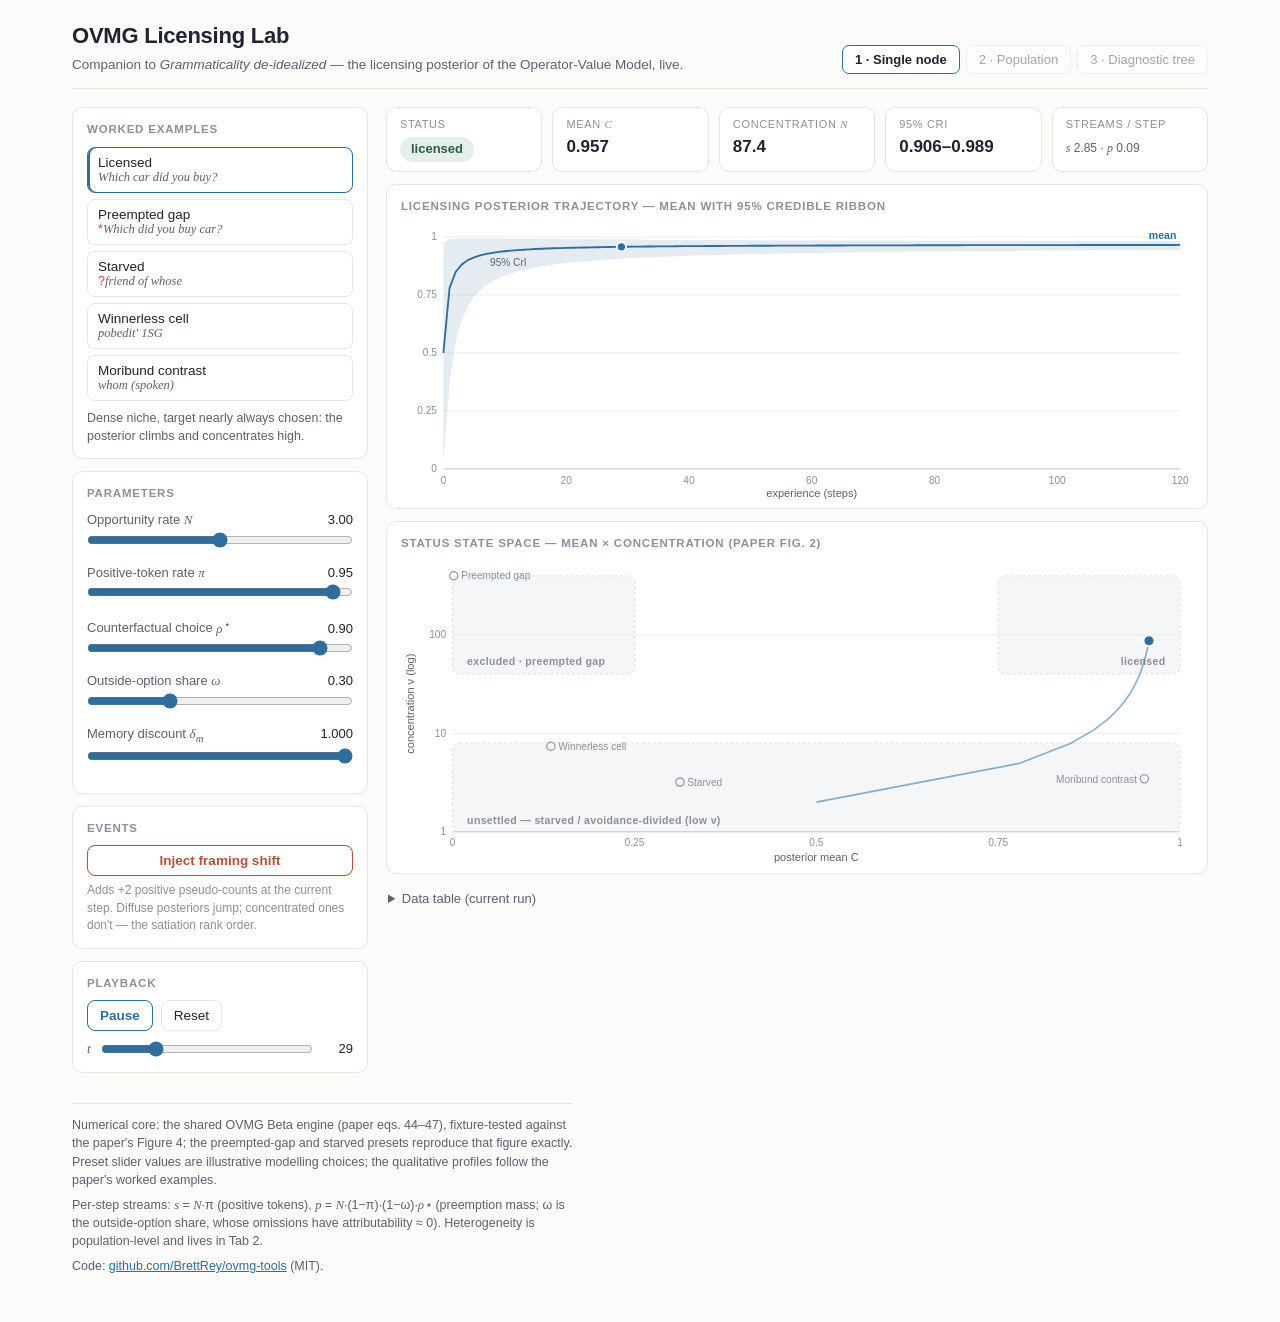
==== lab/index.html @ 60f77366 "Build licensing lab Tab 1: single-node posterior explorer Worked-example presets (licensed, preempte" ====
<!doctype html>
<html lang="en">
<head>
<meta charset="utf-8">
<meta name="viewport" content="width=device-width, initial-scale=1">
<meta name="description" content="Interactive companion to Reynolds, 'Grammaticality de-idealized': the OVMG licensing posterior, live.">
<title>OVMG Licensing Lab</title>
<style>
/* OVMG Licensing Lab — tokens + layout.
   Palettes validated (dataviz six checks): light #2E6E9E/#B4533A on #FBFBF9;
   dark #4A8BC4/#C96A4E on #16181D. */

:root {
  --surface: #FBFBF9;
  --panel: #FFFFFF;
  --panel-edge: #E7E7E1;
  --ink: #1F2430;
  --ink2: #5A6170;
  --ink3: #8B909C;
  --grid: #ECECE6;
  --axis: #C9C9C2;
  --data1: #2E6E9E;
  --data2: #B4533A;
  --ribbon: rgba(46, 110, 158, 0.13);
  --region: rgba(90, 97, 112, 0.06);
  --region-edge: rgba(90, 97, 112, 0.18);
  --chip-lic-bg: #E3EFE8; --chip-lic-fg: #2A5C44;
  --chip-exc-bg: #F4E3DE; --chip-exc-fg: #8A3B28;
  --chip-uns-bg: #F2ECDC; --chip-uns-fg: #77602A;
  --chip-int-bg: #E7E7F2; --chip-int-fg: #4A4E7C;
  --chip-set-bg: #ECECEA; --chip-set-fg: #5A6170;
  --focus: #2E6E9E;
}
@media (prefers-color-scheme: dark) {
  :root {
    --surface: #16181D;
    --panel: #1D2129;
    --panel-edge: #2A2F38;
    --ink: #E8E9EC;
    --ink2: #A7ADB8;
    --ink3: #7C828E;
    --grid: #242932;
    --axis: #3A404A;
    --data1: #4A8BC4;
    --data2: #C96A4E;
    --ribbon: rgba(74, 139, 196, 0.18);
    --region: rgba(167, 173, 184, 0.06);
    --region-edge: rgba(167, 173, 184, 0.2);
    --chip-lic-bg: #21362B; --chip-lic-fg: #9CCBB0;
    --chip-exc-bg: #3B2620; --chip-exc-fg: #E0A794;
    --chip-uns-bg: #383019; --chip-uns-fg: #D6C085;
    --chip-int-bg: #272A3F; --chip-int-fg: #AFB4E0;
    --chip-set-bg: #262A31; --chip-set-fg: #A7ADB8;
    --focus: #4A8BC4;
  }
}
:root[data-theme="dark"] {
  --surface: #16181D;
  --panel: #1D2129;
  --panel-edge: #2A2F38;
  --ink: #E8E9EC;
  --ink2: #A7ADB8;
  --ink3: #7C828E;
  --grid: #242932;
  --axis: #3A404A;
  --data1: #4A8BC4;
  --data2: #C96A4E;
  --ribbon: rgba(74, 139, 196, 0.18);
  --region: rgba(167, 173, 184, 0.06);
  --region-edge: rgba(167, 173, 184, 0.2);
  --chip-lic-bg: #21362B; --chip-lic-fg: #9CCBB0;
  --chip-exc-bg: #3B2620; --chip-exc-fg: #E0A794;
  --chip-uns-bg: #383019; --chip-uns-fg: #D6C085;
  --chip-int-bg: #272A3F; --chip-int-fg: #AFB4E0;
  --chip-set-bg: #262A31; --chip-set-fg: #A7ADB8;
  --focus: #4A8BC4;
}
:root[data-theme="light"] {
  --surface: #FBFBF9;
  --panel: #FFFFFF;
  --panel-edge: #E7E7E1;
  --ink: #1F2430;
  --ink2: #5A6170;
  --ink3: #8B909C;
  --grid: #ECECE6;
  --axis: #C9C9C2;
  --data1: #2E6E9E;
  --data2: #B4533A;
  --ribbon: rgba(46, 110, 158, 0.13);
  --region: rgba(90, 97, 112, 0.06);
  --region-edge: rgba(90, 97, 112, 0.18);
  --chip-lic-bg: #E3EFE8; --chip-lic-fg: #2A5C44;
  --chip-exc-bg: #F4E3DE; --chip-exc-fg: #8A3B28;
  --chip-uns-bg: #F2ECDC; --chip-uns-fg: #77602A;
  --chip-int-bg: #E7E7F2; --chip-int-fg: #4A4E7C;
  --chip-set-bg: #ECECEA; --chip-set-fg: #5A6170;
  --focus: #2E6E9E;
}

* { box-sizing: border-box; }
html, body { margin: 0; padding: 0; }
body {
  background: var(--surface);
  color: var(--ink);
  font: 15px/1.45 -apple-system, BlinkMacSystemFont, "Segoe UI", Roboto,
    "Helvetica Neue", Arial, sans-serif;
}
.var, em.mention {
  font-family: "STIX Two Text", "Charter", "Iowan Old Style", Georgia, serif;
  font-style: italic;
}
button:focus-visible, input:focus-visible, summary:focus-visible {
  outline: 2px solid var(--focus);
  outline-offset: 2px;
}

.wrap { max-width: 1180px; margin: 0 auto; padding: 20px 22px 40px; }

header.top {
  display: flex; flex-wrap: wrap; align-items: flex-end;
  justify-content: space-between; gap: 12px;
  padding-bottom: 14px; margin-bottom: 18px;
  border-bottom: 1px solid var(--panel-edge);
}
header.top h1 { margin: 0; font-size: 22px; font-weight: 650; letter-spacing: -0.01em; }
header.top .sub { margin: 3px 0 0; color: var(--ink2); font-size: 13.5px; }

.tabs { display: flex; gap: 6px; }
.tab {
  border: 1px solid var(--panel-edge); background: var(--panel); color: var(--ink2);
  padding: 6px 12px; border-radius: 7px; font-size: 13px; cursor: default;
}
.tab.active { color: var(--ink); border-color: var(--data1); font-weight: 600; }
.tab:disabled { opacity: 0.55; }

main { display: grid; grid-template-columns: 296px minmax(0, 1fr); gap: 18px; }
@media (max-width: 900px) { main { grid-template-columns: 1fr; } }

.rail section {
  background: var(--panel); border: 1px solid var(--panel-edge);
  border-radius: 10px; padding: 13px 14px; margin-bottom: 12px;
}
.rail h2, .stage h2 {
  margin: 0 0 9px; font-size: 11.5px; font-weight: 650;
  text-transform: uppercase; letter-spacing: 0.07em; color: var(--ink3);
}

.preset {
  display: block; width: 100%; text-align: left; margin-bottom: 6px;
  border: 1px solid var(--panel-edge); background: transparent; color: var(--ink);
  border-radius: 8px; padding: 7px 10px; cursor: pointer; font-size: 13.5px;
}
.preset:hover { border-color: var(--data1); }
.preset.active { border-color: var(--data1); box-shadow: inset 2px 0 0 var(--data1); }
.preset .ex { display: block; color: var(--ink2); font-size: 12.5px; }
.preset .ex .mark { font-style: normal; color: var(--data2); }

.blurb { margin: 8px 0 0; color: var(--ink2); font-size: 12.5px; }

.slider-row { margin-bottom: 10px; }
.slider-row label {
  display: flex; justify-content: space-between; align-items: baseline;
  font-size: 13px; color: var(--ink2); margin-bottom: 2px;
}
.slider-row output {
  font-variant-numeric: tabular-nums; color: var(--ink); font-size: 13px;
}
.slider-row input[type="range"] { width: 100%; accent-color: var(--data1); margin: 0; }

.btn {
  border: 1px solid var(--panel-edge); background: var(--panel); color: var(--ink);
  border-radius: 8px; padding: 7px 12px; font-size: 13.5px; cursor: pointer;
}
.btn:hover { border-color: var(--data1); }
.btn.primary { border-color: var(--data1); color: var(--data1); font-weight: 600; }
.btn.framing { border-color: var(--data2); color: var(--data2); font-weight: 600; width: 100%; }
.btn.framing:hover { background: var(--chip-exc-bg); }
.hint { display: block; margin-top: 6px; color: var(--ink3); font-size: 12px; }

.playrow { display: flex; gap: 8px; align-items: center; margin-bottom: 8px; }
.trow { display: flex; align-items: center; gap: 8px; font-size: 13px; color: var(--ink2); }
.trow input[type="range"] { flex: 1; accent-color: var(--data1); }
.trow output { font-variant-numeric: tabular-nums; color: var(--ink); min-width: 30px; text-align: right; }

.readout {
  display: flex; flex-wrap: wrap; gap: 10px; align-items: stretch; margin-bottom: 12px;
}
.stat {
  background: var(--panel); border: 1px solid var(--panel-edge); border-radius: 10px;
  padding: 9px 13px; min-width: 96px; flex: 1;
}
.stat .k { font-size: 11px; text-transform: uppercase; letter-spacing: 0.06em; color: var(--ink3); }
.stat .v { font-size: 17px; font-weight: 600; font-variant-numeric: tabular-nums; margin-top: 2px; }
.stat .v small { font-size: 12px; font-weight: 400; color: var(--ink2); }

.chip {
  display: inline-block; border-radius: 999px; padding: 3px 11px;
  font-size: 13px; font-weight: 600; margin-top: 2px;
}
.chip.lic { background: var(--chip-lic-bg); color: var(--chip-lic-fg); }
.chip.exc { background: var(--chip-exc-bg); color: var(--chip-exc-fg); }
.chip.uns { background: var(--chip-uns-bg); color: var(--chip-uns-fg); }
.chip.int { background: var(--chip-int-bg); color: var(--chip-int-fg); }
.chip.set { background: var(--chip-set-bg); color: var(--chip-set-fg); }

.panelbox {
  background: var(--panel); border: 1px solid var(--panel-edge);
  border-radius: 10px; padding: 13px 14px 8px; margin-bottom: 12px;
}
.chartbox { position: relative; }
.chartbox svg { display: block; width: 100%; height: auto; }

.tip {
  position: absolute; pointer-events: none; display: none;
  background: var(--panel); border: 1px solid var(--panel-edge); border-radius: 7px;
  padding: 6px 9px; font-size: 12px; line-height: 1.5; color: var(--ink);
  box-shadow: 0 2px 8px rgba(0, 0, 0, 0.12); white-space: nowrap; z-index: 5;
  font-variant-numeric: tabular-nums;
}

/* SVG chart classes (colors flow from tokens) */
.gridline { stroke: var(--grid); stroke-width: 1; }
.axisline { stroke: var(--axis); stroke-width: 1; }
.axistext { fill: var(--ink3); font-size: 11px; }
.axislabel { fill: var(--ink2); font-size: 12px; }
.ribbon { fill: var(--ribbon); }
.meanline { stroke: var(--data1); stroke-width: 2; fill: none; }
.nowdot { fill: var(--data1); stroke: var(--panel); stroke-width: 2; }
.framingline { stroke: var(--data2); stroke-width: 1.5; stroke-dasharray: 4 3; }
.framingtext { fill: var(--data2); font-size: 11px; font-weight: 600; }
.crosshair { stroke: var(--axis); stroke-width: 1; stroke-dasharray: 2 3; }
.regionbox { fill: var(--region); stroke: var(--region-edge); stroke-dasharray: 3 3; rx: 8; }
.regiontext { fill: var(--ink3); font-size: 11.5px; font-weight: 600; letter-spacing: 0.03em; }
.trace { stroke: var(--data1); stroke-width: 1.75; fill: none; opacity: 0.55; }
.ghost { fill: none; stroke: var(--ink3); stroke-width: 1.25; }
.ghosttext { fill: var(--ink3); font-size: 11px; }
.directlabel { fill: var(--data1); font-size: 11.5px; font-weight: 600; }
.ribbonlabel { fill: var(--ink2); font-size: 11px; }

details.data { margin-bottom: 12px; }
details.data summary { cursor: pointer; color: var(--ink2); font-size: 13px; padding: 4px 2px; }
.tablebox { overflow-x: auto; }
.tablebox table { border-collapse: collapse; font-size: 12.5px; font-variant-numeric: tabular-nums; margin-top: 6px; }
.tablebox th, .tablebox td { padding: 3px 12px 3px 0; text-align: right; border-bottom: 1px solid var(--grid); }
.tablebox th { color: var(--ink3); font-weight: 600; }

footer.notes {
  margin-top: 18px; padding-top: 12px; border-top: 1px solid var(--panel-edge);
  color: var(--ink2); font-size: 12.5px; max-width: 72ch;
}
footer.notes p { margin: 0 0 7px; }
footer.notes a { color: var(--data1); }

@media (prefers-reduced-motion: reduce) {
  * { transition: none !important; animation: none !important; }
}

</style>
</head>
<body>
<div class="wrap">
  <header class="top">
    <div>
      <h1>OVMG Licensing Lab</h1>
      <p class="sub">Companion to <em>Grammaticality de-idealized</em> — the licensing posterior of the Operator-Value Model, live.</p>
    </div>
    <nav class="tabs" aria-label="Lab tabs">
      <button class="tab active" aria-current="page">1 · Single node</button>
      <button class="tab" disabled title="Planned">2 · Population</button>
      <button class="tab" disabled title="Planned">3 · Diagnostic tree</button>
    </nav>
  </header>

  <main>
    <aside class="rail">
      <section aria-labelledby="h-presets">
        <h2 id="h-presets">Worked examples</h2>
        <div id="presets"></div>
        <p class="blurb" id="presetBlurb"></p>
      </section>

      <section aria-labelledby="h-params">
        <h2 id="h-params">Parameters</h2>
        <div id="sliders"></div>
      </section>

      <section aria-labelledby="h-events">
        <h2 id="h-events">Events</h2>
        <button class="btn framing" id="framingBtn">Inject framing shift</button>
        <span class="hint">Adds +2 positive pseudo-counts at the current step. Diffuse posteriors jump; concentrated ones don't — the satiation rank order.</span>
      </section>

      <section aria-labelledby="h-play">
        <h2 id="h-play">Playback</h2>
        <div class="playrow">
          <button class="btn primary" id="playBtn">Play</button>
          <button class="btn" id="resetBtn">Reset</button>
        </div>
        <div class="trow">
          <span class="var">t</span>
          <input type="range" id="scrub" min="0" max="120" step="1" value="0"
                 aria-label="Time step">
          <output id="tOut">0</output>
        </div>
      </section>
    </aside>

    <section class="stage">
      <div class="readout" id="readout">
        <div class="stat"><div class="k">Status</div><div class="v"><span class="chip set" id="chip">—</span></div></div>
        <div class="stat"><div class="k">Mean <span class="var">C</span></div><div class="v" id="roMean">—</div></div>
        <div class="stat"><div class="k">Concentration <span class="var">ν</span></div><div class="v" id="roNu">—</div></div>
        <div class="stat"><div class="k">95% CrI</div><div class="v" id="roCri">—</div></div>
        <div class="stat"><div class="k">Streams / step</div><div class="v" id="roStreams">—</div></div>
      </div>

      <div class="panelbox">
        <h2>Licensing posterior trajectory — mean with 95% credible ribbon</h2>
        <div class="chartbox">
          <svg id="trajSvg" viewBox="0 0 860 300" role="img"
               aria-label="Posterior mean trajectory with 95 percent credible ribbon over time"></svg>
          <div class="tip" id="trajTip"></div>
        </div>
      </div>

      <div class="panelbox">
        <h2>Status state space — mean × concentration (paper fig. 2)</h2>
        <div class="chartbox">
          <svg id="ssSvg" viewBox="0 0 860 330" role="img"
               aria-label="State space: posterior mean against posterior concentration"></svg>
          <div class="tip" id="ssTip"></div>
        </div>
      </div>

      <details class="data">
        <summary>Data table (current run)</summary>
        <div class="tablebox"><table id="dataTable"></table></div>
      </details>
    </section>
  </main>

  <footer class="notes">
    <p>Numerical core: the shared OVMG Beta engine (paper eqs. 44–47), fixture-tested
    against the paper's Figure 4; the preempted-gap and starved presets reproduce that
    figure exactly. Preset slider values are illustrative modelling choices; the
    qualitative profiles follow the paper's worked examples.</p>
    <p>Per-step streams: <span class="var">s</span> = <span class="var">N</span>·π (positive tokens),
    <span class="var">p</span> = <span class="var">N</span>·(1−π)·(1−ω)·<span class="var">ρ⋆</span>
    (preemption mass; ω is the outside-option share, whose omissions have
    attributability ≈ 0). Heterogeneity is population-level and lives in Tab 2.</p>
    <p>Code: <a href="https://github.com/BrettRey/ovmg-tools">github.com/BrettRey/ovmg-tools</a> (MIT).</p>
  </footer>
</div>

<script type="module">
// engine.js -- OVMG Beta update engine, JavaScript reference implementation.
//
// Implements the discounted conjugate filter of Reynolds, "Grammaticality
// de-idealized" (the OVMG paper), section "Dynamics: evidence streams,
// weighted omissions, and repair" (label sec:update; eqs. 44-47 in the
// 2026-07-09 draft):
//
//   a <- delta_m * a + lambda_pos * s_t          (eq. 44)
//   b <- delta_m * b + lambda_neg * (e_t + p_t)  (eq. 45)
//   C = a / (a + b),  nu = a + b                 (eq. 46, label eq:beta-update)
//
// Per-occasion omission mass (eq. 47, label eq:attributability, high-confidence
// regimes): q_i = rho_star when an in-repertoire competitor was chosen,
// q_i ~ 0 when the outside option (periphrasis/avoidance) was taken. The
// occasion's contribution to p_t is r_i * q_i * delta_m^(t - t_i), with r_i
// the niche-identification posterior.
//
// Design law: this engine is implemented once per language (JS here, R in
// r/), kept numerically identical via the shared fixtures in tests/fixtures/.
// Any deviation from the paper's math is a bug unless logged in DECISIONS.md.

/** Beta posterior state over the population licensing rate theta_t(kappa, c). */
export function makeState(a = 1, b = 1) {
  if (!(a > 0) || !(b > 0)) {
    throw new RangeError(`Beta parameters must be positive, got a=${a}, b=${b}`);
  }
  return { a, b };
}

/**
 * One update step (eqs. 44-45).
 * evidence: { s, e, p } -- positive tokens, error evidence, preemption mass.
 * params:   { deltaM in (0,1], lambdaPos >= 0, lambdaNeg >= 0 }.
 * Returns a new state; does not mutate.
 */
export function update(state, evidence = {}, params = {}) {
  const { s = 0, e = 0, p = 0 } = evidence;
  const { deltaM = 1, lambdaPos = 1, lambdaNeg = 1 } = params;
  if (!(deltaM > 0) || deltaM > 1) {
    throw new RangeError(`deltaM must be in (0, 1], got ${deltaM}`);
  }
  if (s < 0 || e < 0 || p < 0 || lambdaPos < 0 || lambdaNeg < 0) {
    throw new RangeError('evidence streams and weights must be non-negative');
  }
  return {
    a: deltaM * state.a + lambdaPos * s,
    b: deltaM * state.b + lambdaNeg * (e + p),
  };
}

/**
 * Preemption mass contributed by one omission occasion at lag dt (eq. 47,
 * high-confidence regimes): p_i = r * q * deltaM^dt, with q = rhoStar for an
 * in-repertoire competitor choice and q = 0 for the outside option.
 */
export function omissionMass({ r = 1, rhoStar, outsideOption = false, deltaM = 1, dt = 0 }) {
  if (!(rhoStar >= 0) || rhoStar > 1) {
    throw new RangeError(`rhoStar must be in [0, 1], got ${rhoStar}`);
  }
  const q = outsideOption ? 0 : rhoStar;
  return r * q * Math.pow(deltaM, dt);
}

/** Posterior mean C_t (eq. 46). */
export const mean = ({ a, b }) => a / (a + b);

/** Concentration nu_t = a + b (eq. 46). */
export const concentration = ({ a, b }) => a + b;

/** Equal-tailed credible interval [lo, hi] at the given level (default 95%). */
export function credibleInterval(state, level = 0.95) {
  const tail = (1 - level) / 2;
  return [betaQuantile(tail, state.a, state.b), betaQuantile(1 - tail, state.a, state.b)];
}

/** Convenience summary of a state. */
export function summary(state, level = 0.95) {
  return {
    mean: mean(state),
    nu: concentration(state),
    cri: credibleInterval(state, level),
  };
}

// ---------------------------------------------------------------------------
// Numerics: log-gamma (Lanczos), regularized incomplete beta (continued
// fraction), Beta quantile (bisection). Standard algorithms; accurate to well
// below the fixture tolerance of 5e-5.
// ---------------------------------------------------------------------------

const LANCZOS_G = 7;
const LANCZOS_C = [
  0.99999999999980993, 676.5203681218851, -1259.1392167224028,
  771.32342877765313, -176.61502916214059, 12.507343278686905,
  -0.13857109526572012, 9.9843695780195716e-6, 1.5056327351493116e-7,
];

function logGamma(x) {
  if (x < 0.5) {
    // Reflection formula.
    return Math.log(Math.PI / Math.sin(Math.PI * x)) - logGamma(1 - x);
  }
  const z = x - 1;
  let sum = LANCZOS_C[0];
  for (let i = 1; i < LANCZOS_C.length; i++) sum += LANCZOS_C[i] / (z + i);
  const t = z + LANCZOS_G + 0.5;
  return 0.5 * Math.log(2 * Math.PI) + (z + 0.5) * Math.log(t) - t + Math.log(sum);
}

function betaContinuedFraction(x, a, b) {
  const MAXIT = 300;
  const EPS = 3e-15;
  const FPMIN = 1e-300;
  const qab = a + b;
  const qap = a + 1;
  const qam = a - 1;
  let c = 1;
  let d = 1 - (qab * x) / qap;
  if (Math.abs(d) < FPMIN) d = FPMIN;
  d = 1 / d;
  let h = d;
  for (let m = 1; m <= MAXIT; m++) {
    const m2 = 2 * m;
    let aa = (m * (b - m) * x) / ((qam + m2) * (a + m2));
    d = 1 + aa * d;
    if (Math.abs(d) < FPMIN) d = FPMIN;
    c = 1 + aa / c;
    if (Math.abs(c) < FPMIN) c = FPMIN;
    d = 1 / d;
    h *= d * c;
    aa = (-(a + m) * (qab + m) * x) / ((a + m2) * (qap + m2));
    d = 1 + aa * d;
    if (Math.abs(d) < FPMIN) d = FPMIN;
    c = 1 + aa / c;
    if (Math.abs(c) < FPMIN) c = FPMIN;
    d = 1 / d;
    const del = d * c;
    h *= del;
    if (Math.abs(del - 1) < EPS) return h;
  }
  throw new Error('betaContinuedFraction failed to converge');
}

/** Regularized incomplete beta function I_x(a, b), the Beta(a, b) CDF at x. */
export function regularizedIncompleteBeta(x, a, b) {
  if (x <= 0) return 0;
  if (x >= 1) return 1;
  const lnFront =
    logGamma(a + b) - logGamma(a) - logGamma(b) +
    a * Math.log(x) + b * Math.log(1 - x);
  const front = Math.exp(lnFront);
  if (x < (a + 1) / (a + b + 2)) {
    return (front * betaContinuedFraction(x, a, b)) / a;
  }
  return 1 - (front * betaContinuedFraction(1 - x, b, a)) / b;
}

/** Beta(a, b) quantile: the x with I_x(a, b) = p. Bisection; ~1e-14 accuracy. */
export function betaQuantile(p, a, b) {
  if (p < 0 || p > 1) throw new RangeError(`p must be in [0, 1], got ${p}`);
  if (p === 0) return 0;
  if (p === 1) return 1;
  let lo = 0;
  let hi = 1;
  for (let i = 0; i < 100; i++) {
    const mid = (lo + hi) / 2;
    if (regularizedIncompleteBeta(mid, a, b) < p) lo = mid;
    else hi = mid;
    if (hi - lo < 1e-15) break;
  }
  return (lo + hi) / 2;
}

// sim.js -- Tab-1 simulation layer for the licensing lab.
//
// Maps interface parameters to the engine's per-step evidence streams and runs
// the discounted Beta filter (engine.js; paper eqs. 44-47) over T steps. The
// parameter-to-stream mapping below is a lab modelling convention (logged in
// DECISIONS.md), not paper math; all posterior arithmetic is the engine's.
//
// Interface parameters:
//   N        expected niche opportunities per step
//   pi       positive-token rate: share of opportunities realized as target tokens
//   rhoStar  counterfactual choice probability rho* for competitor omissions
//   omega    outside-option share of omission occasions (periphrasis/avoidance;
//            attributability q ~ 0, so those occasions contribute no mass)
//   deltaM   memory discount delta_m
//   decayTau optional: opportunities decay as N * exp(-(t-1)/decayTau)
//            (the moribund-contrast preset)
//   framings optional [{t, boost}]: prior shift injected at step t
//            (a facilitating frame as transient positive pseudo-counts)
//
// Expected per-step streams (deterministic, expectation-level; sampling noise
// is Tab 2's job):
//   s_t = N_t * pi
//   p_t = N_t * (1 - pi) * (1 - omega) * rhoStar     (r_i = 1, dt = 0)
//   e_t = 0



export const FRAMING_BOOST = 2;

function snap(t, state, opp) {
  const [lo, hi] = credibleInterval(state);
  return { t, a: state.a, b: state.b, mean: mean(state), nu: concentration(state), lo, hi, opp };
}

function boostSum(framings, t) {
  let sum = 0;
  for (const f of framings) if (f.t === t) sum += f.boost;
  return sum;
}

export function simulate(params, T = 120) {
  const {
    N = 1, pi = 0, rhoStar = 1, omega = 0, deltaM = 1,
    priorA = 1, priorB = 1, decayTau = null, framings = [],
  } = params;
  let state = makeState(priorA, priorB);
  const b0 = boostSum(framings, 0);
  if (b0 > 0) state = { a: state.a + b0, b: state.b };
  let opp = 0;
  const out = [snap(0, state, opp)];
  for (let t = 1; t <= T; t++) {
    const Nt = decayTau ? N * Math.exp(-(t - 1) / decayTau) : N;
    opp += Nt;
    const s = Nt * pi;
    const p = Nt * (1 - pi) * (1 - omega) * rhoStar;
    state = update(state, { s, e: 0, p }, { deltaM });
    const boost = boostSum(framings, t);
    if (boost > 0) state = { a: state.a + boost, b: state.b };
    out.push(snap(t, state, opp));
  }
  return out;
}

// Worked-example presets (paper, worked-examples section). Slider values are
// illustrative modelling choices; the qualitative profiles are the paper's.
// The preempted and starved presets reproduce Figure 4 exactly (dense: p = 5
// per step; rare: p = 0.01 per step) -- enforced by tests/run-sim-smoke.mjs.
export const PRESETS = {
  licensed: {
    label: 'Licensed',
    example: 'Which car did you buy?',
    marker: '',
    params: { N: 3, pi: 0.95, rhoStar: 0.9, omega: 0.3, deltaM: 1 },
    blurb: 'Dense niche, target nearly always chosen: the posterior climbs and concentrates high.',
  },
  preempted: {
    label: 'Preempted gap',
    example: 'Which did you buy car?',
    marker: '*',
    params: { N: 5, pi: 0, rhoStar: 1, omega: 0, deltaM: 1 },
    blurb: 'Dense niche, a competitor always chosen with rho* = 1: the posterior falls and concentrates (Figure 4, dense).',
  },
  starved: {
    label: 'Starved',
    example: 'friend of whose',
    marker: '?',
    params: { N: 0.01, pi: 0, rhoStar: 1, omega: 0, deltaM: 1 },
    blurb: 'The niche almost never arises: the posterior stays near its prior and the interval spans nearly the whole unit interval (Figure 4, rare).',
  },
  winnerless: {
    label: 'Winnerless cell',
    example: "pobedit' 1SG",
    marker: '',
    params: { N: 5, pi: 0, rhoStar: 0.9, omega: 0.99, deltaM: 1 },
    blurb: 'Dense niche but the outside option absorbs production: little confident evidence either way, so low mean and low concentration.',
  },
  moribund: {
    label: 'Moribund contrast',
    example: 'whom (spoken)',
    marker: '',
    params: { N: 2, pi: 0.85, rhoStar: 0.5, omega: 0.5, deltaM: 0.97, decayTau: 25 },
    blurb: 'Opportunities decay while memory discounts: concentration falls and the interval widens before the mean moves.',
  },
};

// app.js -- Licensing lab Tab 1 UI. Concatenated after engine.js and sim.js
// by lab/build.mjs; uses their functions directly (no imports here).

const T_MAX = 120;
const NU_MIN = 1;
const NU_MAX = 400;

const SLIDER_SPEC = [
  { key: 'N', label: 'Opportunity rate', sym: 'N', min: 0, max: 6, step: 0.05, fmt: (v) => v.toFixed(2) },
  { key: 'pi', label: 'Positive-token rate', sym: 'π', min: 0, max: 1, step: 0.01, fmt: (v) => v.toFixed(2) },
  { key: 'rhoStar', label: 'Counterfactual choice', sym: 'ρ<sup>⋆</sup>', min: 0, max: 1, step: 0.01, fmt: (v) => v.toFixed(2) },
  { key: 'omega', label: 'Outside-option share', sym: 'ω', min: 0, max: 1, step: 0.01, fmt: (v) => v.toFixed(2) },
  { key: 'deltaM', label: 'Memory discount', sym: 'δ<sub>m</sub>', min: 0.9, max: 1, step: 0.001, fmt: (v) => v.toFixed(3) },
];

const ui = {
  preset: 'licensed',
  params: { ...PRESETS.licensed.params },
  framings: [],
  t: 0,
  playing: false,
  timer: null,
  traj: null,
};

const $ = (id) => document.getElementById(id);
const reducedMotion = window.matchMedia('(prefers-reduced-motion: reduce)').matches;

// Ghost markers: where each preset ends up at t=120 (computed from the engine,
// so the fig. 2 landmarks are honest).
const GHOSTS = Object.entries(PRESETS).map(([key, p]) => {
  const end = simulate(p.params, T_MAX).at(-1);
  return { key, label: p.label, mean: end.mean, nu: end.nu };
});

function recompute() {
  ui.traj = simulate({ ...ui.params, framings: ui.framings }, T_MAX);
}

// ---- classification (lab display convention; see DECISIONS.md) ----
function classify(row) {
  if (row.nu < 8) {
    return row.opp < 10
      ? { cls: 'uns', text: 'unsettled — starved' }
      : { cls: 'uns', text: 'unsettled — avoidance-divided' };
  }
  if (row.nu >= 40) {
    if (row.mean >= 0.75) return { cls: 'lic', text: 'licensed' };
    if (row.mean <= 0.25) return { cls: 'exc', text: 'excluded' };
    return { cls: 'int', text: 'interior (heterogeneity: Tab 2)' };
  }
  return { cls: 'set', text: 'settling…' };
}

// ---- controls ----
function buildPresets() {
  const box = $('presets');
  box.innerHTML = '';
  for (const [key, p] of Object.entries(PRESETS)) {
    const btn = document.createElement('button');
    btn.className = 'preset' + (key === ui.preset ? ' active' : '');
    btn.dataset.key = key;
    btn.innerHTML = `${p.label} <span class="ex"><span class="mark">${p.marker}</span><em class="mention">${p.example}</em></span>`;
    btn.addEventListener('click', () => setPreset(key));
    box.appendChild(btn);
  }
  $('presetBlurb').textContent = PRESETS[ui.preset].blurb;
}

function buildSliders() {
  const box = $('sliders');
  box.innerHTML = '';
  for (const spec of SLIDER_SPEC) {
    const row = document.createElement('div');
    row.className = 'slider-row';
    row.innerHTML = `<label for="sl-${spec.key}">
        <span>${spec.label} <span class="var">${spec.sym}</span></span>
        <output id="out-${spec.key}"></output>
      </label>
      <input type="range" id="sl-${spec.key}" min="${spec.min}" max="${spec.max}" step="${spec.step}">`;
    box.appendChild(row);
    const input = row.querySelector('input');
    input.value = ui.params[spec.key];
    row.querySelector('output').textContent = spec.fmt(ui.params[spec.key]);
    input.addEventListener('input', () => {
      ui.params[spec.key] = parseFloat(input.value);
      delete ui.params.decayTau; // manual slider moves leave preset decay mode
      ui.preset = null;
      document.querySelectorAll('.preset').forEach((b) => b.classList.remove('active'));
      $('presetBlurb').textContent = 'Custom parameters.';
      row.querySelector('output').textContent = spec.fmt(ui.params[spec.key]);
      recompute();
      render();
    });
  }
}

function syncSliders() {
  for (const spec of SLIDER_SPEC) {
    $(`sl-${spec.key}`).value = ui.params[spec.key];
    $(`out-${spec.key}`).textContent = spec.fmt(ui.params[spec.key]);
  }
}

function setPreset(key) {
  ui.preset = key;
  ui.params = { ...PRESETS[key].params };
  ui.framings = [];
  ui.t = 0;
  document.querySelectorAll('.preset').forEach((b) =>
    b.classList.toggle('active', b.dataset.key === key));
  $('presetBlurb').textContent = PRESETS[key].blurb;
  syncSliders();
  recompute();
  if (reducedMotion) { ui.t = T_MAX; render(); } else { play(); }
}

function play() {
  if (ui.playing) return;
  if (ui.t >= T_MAX) ui.t = 0;
  ui.playing = true;
  $('playBtn').textContent = 'Pause';
  ui.timer = setInterval(() => {
    ui.t += 1;
    if (ui.t >= T_MAX) { ui.t = T_MAX; pause(); }
    render();
  }, 45);
}

function pause() {
  ui.playing = false;
  $('playBtn').textContent = 'Play';
  if (ui.timer) { clearInterval(ui.timer); ui.timer = null; }
}

// ---- rendering ----
const TRAJ = { w: 860, h: 300, l: 46, r: 14, top: 14, bot: 34 };
const SS = { w: 860, h: 330, l: 56, r: 14, top: 16, bot: 36 };

const txT = (t) => TRAJ.l + (t / T_MAX) * (TRAJ.w - TRAJ.l - TRAJ.r);
const tyV = (v) => TRAJ.top + (1 - v) * (TRAJ.h - TRAJ.top - TRAJ.bot);
const sxC = (c) => SS.l + c * (SS.w - SS.l - SS.r);
const syNu = (nu) => {
  const z = (Math.log10(Math.min(Math.max(nu, NU_MIN), NU_MAX)) - Math.log10(NU_MIN)) /
    (Math.log10(NU_MAX) - Math.log10(NU_MIN));
  return SS.top + (1 - z) * (SS.h - SS.top - SS.bot);
};

function renderTraj() {
  const rows = ui.traj;
  let s = '';
  // grid + axes
  for (const v of [0, 0.25, 0.5, 0.75, 1]) {
    s += `<line class="gridline" x1="${TRAJ.l}" x2="${TRAJ.w - TRAJ.r}" y1="${tyV(v)}" y2="${tyV(v)}"/>`;
    s += `<text class="axistext" x="${TRAJ.l - 7}" y="${tyV(v) + 3.5}" text-anchor="end">${v}</text>`;
  }
  for (let t = 0; t <= T_MAX; t += 20) {
    s += `<text class="axistext" x="${txT(t)}" y="${TRAJ.h - TRAJ.bot + 16}" text-anchor="middle">${t}</text>`;
  }
  s += `<line class="axisline" x1="${TRAJ.l}" x2="${TRAJ.w - TRAJ.r}" y1="${tyV(0)}" y2="${tyV(0)}"/>`;
  s += `<text class="axislabel" x="${(TRAJ.l + TRAJ.w - TRAJ.r) / 2}" y="${TRAJ.h - 4}" text-anchor="middle">experience (steps)</text>`;
  // ribbon
  const hi = rows.map((r) => `${txT(r.t)},${tyV(r.hi)}`).join(' ');
  const lo = rows.slice().reverse().map((r) => `${txT(r.t)},${tyV(r.lo)}`).join(' ');
  s += `<polygon class="ribbon" points="${hi} ${lo}"/>`;
  // framing markers
  for (const f of ui.framings) {
    s += `<line class="framingline" x1="${txT(f.t)}" x2="${txT(f.t)}" y1="${TRAJ.top}" y2="${tyV(0)}"/>`;
    s += `<text class="framingtext" x="${txT(f.t) + 4}" y="${TRAJ.top + 11}">framing +${f.boost}</text>`;
  }
  // mean line + direct labels
  const mean = rows.map((r) => `${txT(r.t)},${tyV(r.mean)}`).join(' ');
  s += `<polyline class="meanline" points="${mean}"/>`;
  const last = rows[rows.length - 1];
  s += `<text class="directlabel" x="${txT(T_MAX) - 4}" y="${tyV(last.mean) - 7}" text-anchor="end">mean</text>`;
  // ribbon label sits inside the early ribbon, which starts wide in every scenario
  const early = rows[Math.round(T_MAX * 0.06)];
  s += `<text class="ribbonlabel" x="${txT(early.t) + 4}" y="${tyV((early.hi + early.lo) / 2) + 4}">95% CrI</text>`;
  // current-t dot
  const now = rows[ui.t];
  s += `<circle class="nowdot" cx="${txT(now.t)}" cy="${tyV(now.mean)}" r="5"/>`;
  $('trajSvg').innerHTML = s;
}

function renderSS() {
  let s = '';
  // regions (display convention thresholds: nu >= 40 concentrated, nu < 8 diffuse)
  const y40 = syNu(40);
  const y8 = syNu(8);
  const yTop = SS.top;
  const yBot = SS.h - SS.bot;
  s += `<rect class="regionbox" x="${sxC(0)}" y="${yTop}" width="${sxC(0.25) - sxC(0)}" height="${y40 - yTop}"/>`;
  s += `<text class="regiontext" x="${sxC(0.02)}" y="${y40 - 10}">excluded · preempted gap</text>`;
  s += `<rect class="regionbox" x="${sxC(0.75)}" y="${yTop}" width="${sxC(1) - sxC(0.75)}" height="${y40 - yTop}"/>`;
  s += `<text class="regiontext" x="${sxC(0.98)}" y="${y40 - 10}" text-anchor="end">licensed</text>`;
  s += `<rect class="regionbox" x="${sxC(0)}" y="${y8}" width="${sxC(1) - sxC(0)}" height="${yBot - y8}"/>`;
  s += `<text class="regiontext" x="${sxC(0.02)}" y="${yBot - 8}">unsettled — starved / avoidance-divided (low ν)</text>`;
  // grid + axes
  for (const nu of [1, 10, 100]) {
    s += `<line class="gridline" x1="${SS.l}" x2="${SS.w - SS.r}" y1="${syNu(nu)}" y2="${syNu(nu)}"/>`;
    s += `<text class="axistext" x="${SS.l - 7}" y="${syNu(nu) + 3.5}" text-anchor="end">${nu}</text>`;
  }
  for (const c of [0, 0.25, 0.5, 0.75, 1]) {
    s += `<text class="axistext" x="${sxC(c)}" y="${yBot + 16}" text-anchor="middle">${c}</text>`;
  }
  s += `<line class="axisline" x1="${SS.l}" x2="${SS.w - SS.r}" y1="${yBot}" y2="${yBot}"/>`;
  s += `<text class="axislabel" x="${(SS.l + SS.w - SS.r) / 2}" y="${SS.h - 4}" text-anchor="middle">posterior mean C</text>`;
  s += `<text class="axislabel" transform="rotate(-90 14 ${(yTop + yBot) / 2})" x="14" y="${(yTop + yBot) / 2}" text-anchor="middle">concentration ν (log)</text>`;
  // ghost markers: preset end states
  for (const g of GHOSTS) {
    if (g.key === ui.preset) continue;
    s += `<circle class="ghost" cx="${sxC(g.mean)}" cy="${syNu(g.nu)}" r="4.5"/>`;
    const anchor = g.mean > 0.6 ? 'end' : 'start';
    const dx = g.mean > 0.6 ? -8 : 8;
    s += `<text class="ghosttext" x="${sxC(g.mean) + dx}" y="${syNu(g.nu) + 4}" text-anchor="${anchor}">${g.label}</text>`;
  }
  // trace up to current t
  const pts = ui.traj.slice(0, ui.t + 1).map((r) => `${sxC(r.mean)},${syNu(r.nu)}`).join(' ');
  s += `<polyline class="trace" points="${pts}"/>`;
  const now = ui.traj[ui.t];
  s += `<circle class="nowdot" cx="${sxC(now.mean)}" cy="${syNu(now.nu)}" r="6"/>`;
  $('ssSvg').innerHTML = s;
}

function renderReadout() {
  const now = ui.traj[ui.t];
  const st = classify(now);
  const chip = $('chip');
  chip.className = `chip ${st.cls}`;
  chip.textContent = st.text;
  $('roMean').textContent = now.mean.toFixed(3);
  $('roNu').textContent = now.nu.toFixed(1);
  $('roCri').textContent = `${now.lo.toFixed(3)}–${now.hi.toFixed(3)}`;
  const Nt = ui.params.decayTau && ui.t > 0
    ? ui.params.N * Math.exp(-(ui.t - 1) / ui.params.decayTau) : ui.params.N;
  const sV = Nt * ui.params.pi;
  const pV = Nt * (1 - ui.params.pi) * (1 - ui.params.omega) * ui.params.rhoStar;
  $('roStreams').innerHTML = `<small><span class="var">s</span> ${sV.toFixed(2)} · <span class="var">p</span> ${pV.toFixed(2)}</small>`;
  $('scrub').value = ui.t;
  $('tOut').textContent = ui.t;
}

function renderTable() {
  const head = '<tr><th>t</th><th>mean</th><th>2.5%</th><th>97.5%</th><th>ν</th></tr>';
  const rows = [];
  for (let t = 0; t <= T_MAX; t += 10) {
    const r = ui.traj[t];
    rows.push(`<tr><td>${t}</td><td>${r.mean.toFixed(4)}</td><td>${r.lo.toFixed(4)}</td><td>${r.hi.toFixed(4)}</td><td>${r.nu.toFixed(1)}</td></tr>`);
  }
  $('dataTable').innerHTML = head + rows.join('');
}

function render() {
  renderTraj();
  renderSS();
  renderReadout();
  renderTable();
}

// ---- hover layer ----
function attachTrajHover() {
  const svg = $('trajSvg');
  const tip = $('trajTip');
  const toT = (evt) => {
    const rect = svg.getBoundingClientRect();
    const x = ((evt.clientX - rect.left) / rect.width) * TRAJ.w;
    return Math.max(0, Math.min(T_MAX, Math.round(((x - TRAJ.l) / (TRAJ.w - TRAJ.l - TRAJ.r)) * T_MAX)));
  };
  svg.addEventListener('mousemove', (evt) => {
    const t = toT(evt);
    const r = ui.traj[t];
    const rect = svg.getBoundingClientRect();
    tip.style.display = 'block';
    tip.innerHTML = `<span class="var">t</span> ${t}<br>mean ${r.mean.toFixed(3)}<br>CrI ${r.lo.toFixed(3)}–${r.hi.toFixed(3)}<br><span class="var">ν</span> ${r.nu.toFixed(1)}`;
    const px = ((txT(t)) / TRAJ.w) * rect.width;
    tip.style.left = `${Math.min(px + 12, rect.width - 130)}px`;
    tip.style.top = '10px';
    // crosshair drawn on top of existing content
    const old = svg.querySelector('.crosshair');
    if (old) old.remove();
    const line = document.createElementNS('http://www.w3.org/2000/svg', 'line');
    line.setAttribute('class', 'crosshair');
    line.setAttribute('x1', txT(t)); line.setAttribute('x2', txT(t));
    line.setAttribute('y1', TRAJ.top); line.setAttribute('y2', tyV(0));
    svg.appendChild(line);
  });
  svg.addEventListener('mouseleave', () => {
    tip.style.display = 'none';
    const old = svg.querySelector('.crosshair');
    if (old) old.remove();
  });
}

function attachSSHover() {
  const svg = $('ssSvg');
  const tip = $('ssTip');
  svg.addEventListener('mousemove', (evt) => {
    const now = ui.traj[ui.t];
    const rect = svg.getBoundingClientRect();
    tip.style.display = 'block';
    tip.innerHTML = `current state<br>mean ${now.mean.toFixed(3)} · <span class="var">ν</span> ${now.nu.toFixed(1)}`;
    tip.style.left = `${Math.min(evt.clientX - rect.left + 14, rect.width - 150)}px`;
    tip.style.top = `${evt.clientY - rect.top + 14}px`;
  });
  svg.addEventListener('mouseleave', () => { tip.style.display = 'none'; });
}

// ---- wiring ----
function init() {
  buildPresets();
  buildSliders();
  recompute();
  $('playBtn').addEventListener('click', () => (ui.playing ? pause() : play()));
  $('resetBtn').addEventListener('click', () => {
    ui.framings = [];
    ui.t = 0;
    pause();
    recompute();
    render();
  });
  $('scrub').addEventListener('input', (e) => {
    pause();
    ui.t = parseInt(e.target.value, 10);
    render();
  });
  $('framingBtn').addEventListener('click', () => {
    ui.framings.push({ t: ui.t, boost: FRAMING_BOOST });
    recompute();
    render();
  });
  attachTrajHover();
  attachSSHover();
  if (reducedMotion) { ui.t = T_MAX; render(); } else { render(); play(); }
}

init();

</script>
</body>
</html>
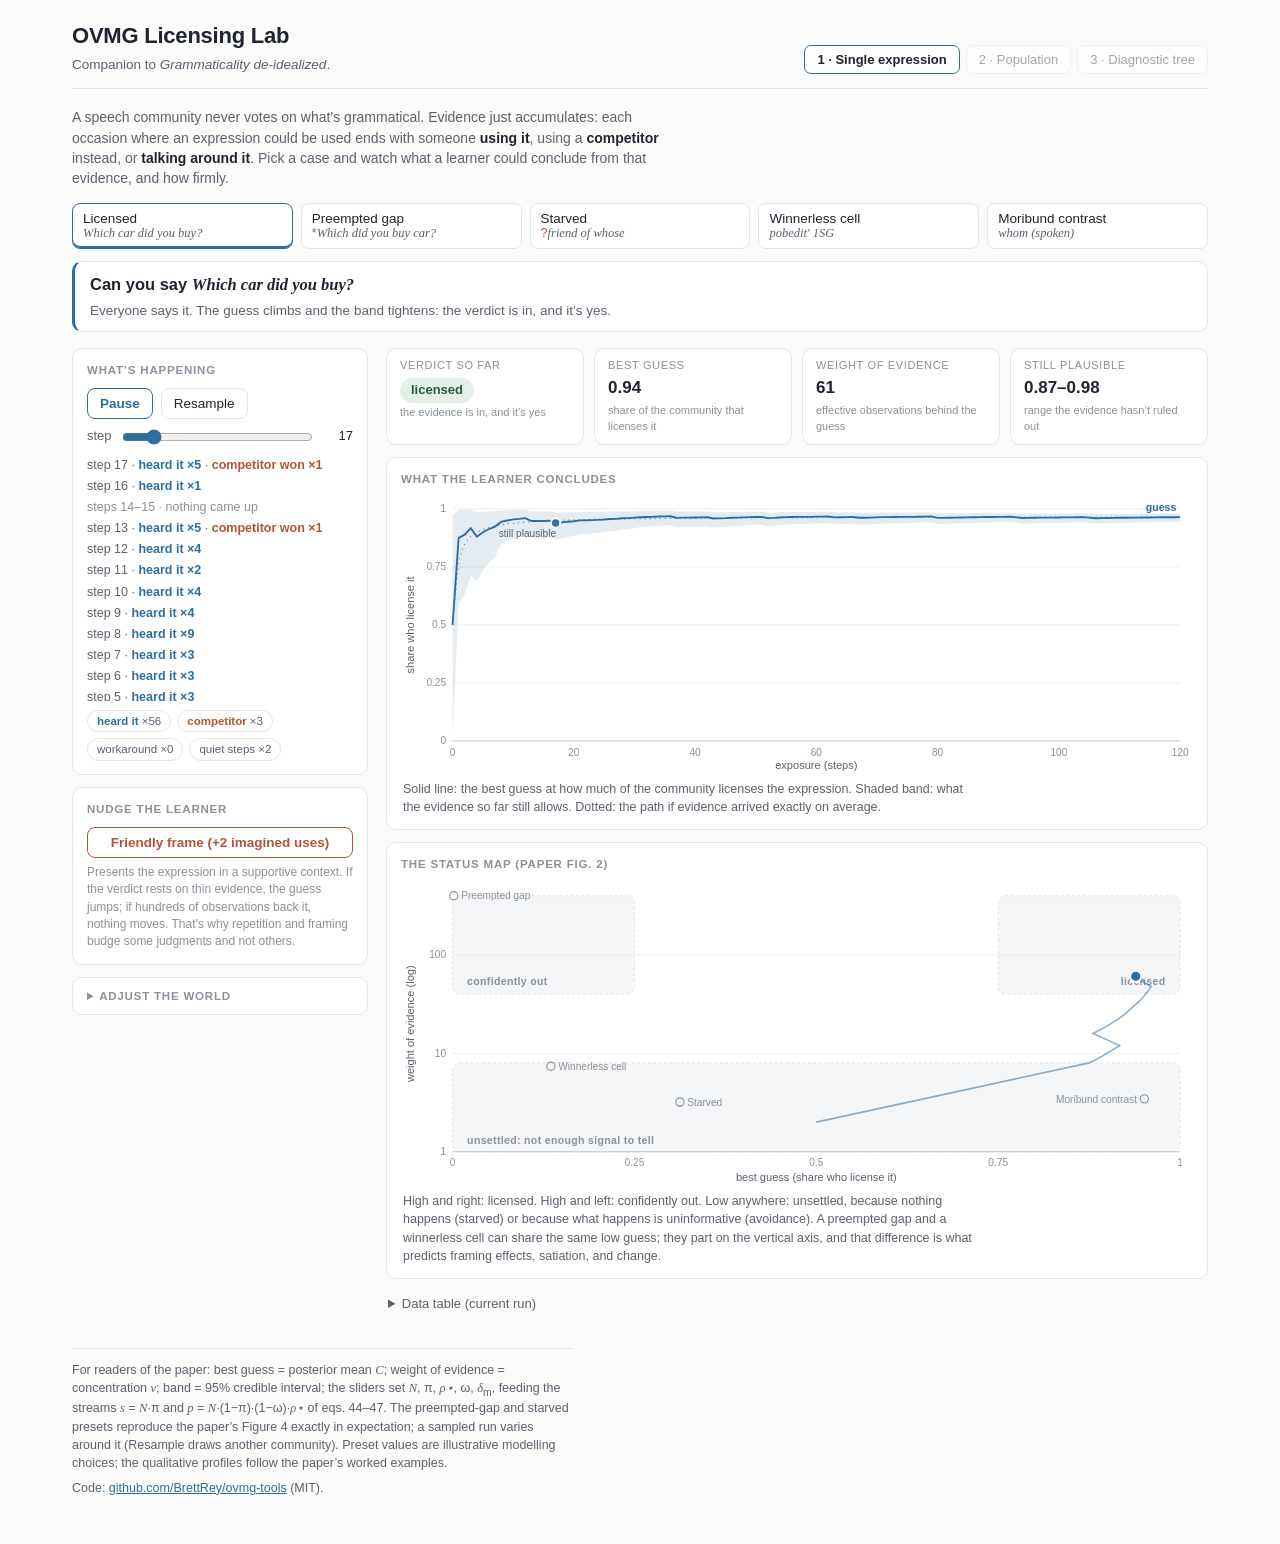
==== commit e5c726d4: "Rebuild Tab 1 for interpretability: visible evidence, plain language Root cause of the uninterpretab" ====
--- a/lab/index.html
+++ b/lab/index.html
@@ -145,17 +145,27 @@
   text-transform: uppercase; letter-spacing: 0.07em; color: var(--ink3);
 }
 
+.orient { max-width: 76ch; color: var(--ink2); font-size: 14px; margin: 0 0 14px; }
+.orient strong { color: var(--ink); font-weight: 600; }
+
+.preset-row { display: flex; flex-wrap: wrap; gap: 8px; margin-bottom: 12px; }
 .preset {
-  display: block; width: 100%; text-align: left; margin-bottom: 6px;
-  border: 1px solid var(--panel-edge); background: transparent; color: var(--ink);
+  flex: 1; min-width: 150px; text-align: left;
+  border: 1px solid var(--panel-edge); background: var(--panel); color: var(--ink);
   border-radius: 8px; padding: 7px 10px; cursor: pointer; font-size: 13.5px;
 }
 .preset:hover { border-color: var(--data1); }
-.preset.active { border-color: var(--data1); box-shadow: inset 2px 0 0 var(--data1); }
+.preset.active { border-color: var(--data1); box-shadow: inset 0 -2px 0 var(--data1); }
 .preset .ex { display: block; color: var(--ink2); font-size: 12.5px; }
-.preset .ex .mark { font-style: normal; color: var(--data2); }
-
-.blurb { margin: 8px 0 0; color: var(--ink2); font-size: 12.5px; }
+.preset .ex .mark, .banner .mark { font-style: normal; color: var(--data2); }
+
+.banner {
+  background: var(--panel); border: 1px solid var(--panel-edge);
+  border-left: 3px solid var(--data1); border-radius: 10px;
+  padding: 11px 15px; margin-bottom: 16px;
+}
+.banner .q { margin: 0; font-size: 16.5px; font-weight: 600; }
+.banner .watch { margin: 4px 0 0; color: var(--ink2); font-size: 13.5px; max-width: 82ch; }
 
 .slider-row { margin-bottom: 10px; }
 .slider-row label {
@@ -166,6 +176,35 @@
   font-variant-numeric: tabular-nums; color: var(--ink); font-size: 13px;
 }
 .slider-row input[type="range"] { width: 100%; accent-color: var(--data1); margin: 0; }
+.slider-row label { gap: 8px; }
+.slider-row label > span:first-child { flex: 1; }
+.symnote { color: var(--ink3); font-size: 11.5px; }
+
+details.world {
+  background: var(--panel); border: 1px solid var(--panel-edge);
+  border-radius: 10px; padding: 10px 14px; margin-bottom: 12px;
+}
+details.world summary {
+  cursor: pointer; font-size: 11.5px; font-weight: 650;
+  text-transform: uppercase; letter-spacing: 0.07em; color: var(--ink3);
+}
+details.world[open] summary { margin-bottom: 10px; }
+
+.feed {
+  display: flex; flex-direction: column; gap: 3px; margin-top: 9px;
+  max-height: 245px; overflow-y: auto;
+  font-size: 12.5px; font-variant-numeric: tabular-nums; color: var(--ink2);
+}
+.feed .for, .tallies .for { color: var(--data1); font-weight: 600; }
+.feed .against, .tallies .against { color: var(--data2); font-weight: 600; }
+.feed .meh { color: var(--ink3); }
+.feed .frame { color: var(--data2); font-weight: 600; }
+
+.tallies { display: flex; flex-wrap: wrap; gap: 6px; margin-top: 9px; }
+.tally {
+  font-size: 11.5px; border: 1px solid var(--panel-edge); border-radius: 999px;
+  padding: 2px 9px; color: var(--ink2); font-variant-numeric: tabular-nums;
+}
 
 .btn {
   border: 1px solid var(--panel-edge); background: var(--panel); color: var(--ink);
@@ -192,6 +231,7 @@
 .stat .k { font-size: 11px; text-transform: uppercase; letter-spacing: 0.06em; color: var(--ink3); }
 .stat .v { font-size: 17px; font-weight: 600; font-variant-numeric: tabular-nums; margin-top: 2px; }
 .stat .v small { font-size: 12px; font-weight: 400; color: var(--ink2); }
+.stat .g { font-size: 11px; color: var(--ink3); margin-top: 2px; }
 
 .chip {
   display: inline-block; border-radius: 999px; padding: 3px 11px;
@@ -225,6 +265,7 @@
 .axislabel { fill: var(--ink2); font-size: 12px; }
 .ribbon { fill: var(--ribbon); }
 .meanline { stroke: var(--data1); stroke-width: 2; fill: none; }
+.expectedline { stroke: var(--data1); stroke-width: 1.25; fill: none; stroke-dasharray: 1.5 4; opacity: 0.65; }
 .nowdot { fill: var(--data1); stroke: var(--panel); stroke-width: 2; }
 .framingline { stroke: var(--data2); stroke-width: 1.5; stroke-dasharray: 4 3; }
 .framingtext { fill: var(--data2); font-size: 11px; font-weight: 600; }
@@ -237,6 +278,8 @@
 .directlabel { fill: var(--data1); font-size: 11.5px; font-weight: 600; }
 .ribbonlabel { fill: var(--ink2); font-size: 11px; }
 
+.caption { font-size: 12.5px; color: var(--ink2); margin: 7px 2px 5px; max-width: 82ch; }
+
 details.data { margin-bottom: 12px; }
 details.data summary { cursor: pointer; color: var(--ink2); font-size: 13px; padding: 4px 2px; }
 .tablebox { overflow-x: auto; }
@@ -262,74 +305,94 @@
   <header class="top">
     <div>
       <h1>OVMG Licensing Lab</h1>
-      <p class="sub">Companion to <em>Grammaticality de-idealized</em> — the licensing posterior of the Operator-Value Model, live.</p>
+      <p class="sub">Companion to <em>Grammaticality de-idealized</em>.</p>
     </div>
     <nav class="tabs" aria-label="Lab tabs">
-      <button class="tab active" aria-current="page">1 · Single node</button>
+      <button class="tab active" aria-current="page">1 · Single expression</button>
       <button class="tab" disabled title="Planned">2 · Population</button>
       <button class="tab" disabled title="Planned">3 · Diagnostic tree</button>
     </nav>
   </header>
 
+  <p class="orient">A speech community never votes on what’s grammatical. Evidence
+  just accumulates: each occasion where an expression could be used ends with
+  someone <strong>using it</strong>, using a <strong>competitor</strong> instead,
+  or <strong>talking around it</strong>. Pick a case and watch what a learner
+  could conclude from that evidence, and how firmly.</p>
+
+  <div class="preset-row" id="presets" role="group" aria-label="Worked examples"></div>
+
+  <div class="banner">
+    <p class="q" id="bannerQ"></p>
+    <p class="watch" id="bannerWatch"></p>
+  </div>
+
   <main>
     <aside class="rail">
-      <section aria-labelledby="h-presets">
-        <h2 id="h-presets">Worked examples</h2>
-        <div id="presets"></div>
-        <p class="blurb" id="presetBlurb"></p>
-      </section>
-
-      <section aria-labelledby="h-params">
-        <h2 id="h-params">Parameters</h2>
-        <div id="sliders"></div>
-      </section>
-
-      <section aria-labelledby="h-events">
-        <h2 id="h-events">Events</h2>
-        <button class="btn framing" id="framingBtn">Inject framing shift</button>
-        <span class="hint">Adds +2 positive pseudo-counts at the current step. Diffuse posteriors jump; concentrated ones don't — the satiation rank order.</span>
-      </section>
-
-      <section aria-labelledby="h-play">
-        <h2 id="h-play">Playback</h2>
+      <section aria-labelledby="h-feed">
+        <h2 id="h-feed">What’s happening</h2>
         <div class="playrow">
           <button class="btn primary" id="playBtn">Play</button>
-          <button class="btn" id="resetBtn">Reset</button>
+          <button class="btn" id="resampleBtn" title="Draw a fresh run of occasions from the same world">Resample</button>
         </div>
         <div class="trow">
-          <span class="var">t</span>
-          <input type="range" id="scrub" min="0" max="120" step="1" value="0"
-                 aria-label="Time step">
+          <span>step</span>
+          <input type="range" id="scrub" min="0" max="120" step="1" value="0" aria-label="Exposure step">
           <output id="tOut">0</output>
         </div>
+        <div class="feed" id="feed" aria-live="off"></div>
+        <div class="tallies" id="tallies"></div>
       </section>
+
+      <section aria-labelledby="h-events">
+        <h2 id="h-events">Nudge the learner</h2>
+        <button class="btn framing" id="framingBtn">Friendly frame (+2 imagined uses)</button>
+        <span class="hint">Presents the expression in a supportive context. If the
+        verdict rests on thin evidence, the guess jumps; if hundreds of
+        observations back it, nothing moves. That’s why repetition and framing
+        budge some judgments and not others.</span>
+      </section>
+
+      <details class="world">
+        <summary>Adjust the world</summary>
+        <div id="sliders"></div>
+        <p class="hint">These set the community the learner hears. Changing them
+        switches the banner to a custom world.</p>
+      </details>
     </aside>
 
     <section class="stage">
       <div class="readout" id="readout">
-        <div class="stat"><div class="k">Status</div><div class="v"><span class="chip set" id="chip">—</span></div></div>
-        <div class="stat"><div class="k">Mean <span class="var">C</span></div><div class="v" id="roMean">—</div></div>
-        <div class="stat"><div class="k">Concentration <span class="var">ν</span></div><div class="v" id="roNu">—</div></div>
-        <div class="stat"><div class="k">95% CrI</div><div class="v" id="roCri">—</div></div>
-        <div class="stat"><div class="k">Streams / step</div><div class="v" id="roStreams">—</div></div>
+        <div class="stat"><div class="k">Verdict so far</div><div class="v"><span class="chip set" id="chip">—</span></div><div class="g" id="chipGloss"></div></div>
+        <div class="stat"><div class="k">Best guess</div><div class="v" id="roMean">—</div><div class="g">share of the community that licenses it</div></div>
+        <div class="stat"><div class="k">Weight of evidence</div><div class="v" id="roNu">—</div><div class="g">effective observations behind the guess</div></div>
+        <div class="stat"><div class="k">Still plausible</div><div class="v" id="roCri">—</div><div class="g">range the evidence hasn’t ruled out</div></div>
       </div>
 
       <div class="panelbox">
-        <h2>Licensing posterior trajectory — mean with 95% credible ribbon</h2>
+        <h2>What the learner concludes</h2>
         <div class="chartbox">
           <svg id="trajSvg" viewBox="0 0 860 300" role="img"
-               aria-label="Posterior mean trajectory with 95 percent credible ribbon over time"></svg>
+               aria-label="The learner's best guess over exposure, with the range still plausible as a shaded band"></svg>
           <div class="tip" id="trajTip"></div>
         </div>
+        <p class="caption">Solid line: the best guess at how much of the community
+        licenses the expression. Shaded band: what the evidence so far still
+        allows. Dotted: the path if evidence arrived exactly on average.</p>
       </div>
 
       <div class="panelbox">
-        <h2>Status state space — mean × concentration (paper fig. 2)</h2>
+        <h2>The status map (paper fig. 2)</h2>
         <div class="chartbox">
           <svg id="ssSvg" viewBox="0 0 860 330" role="img"
-               aria-label="State space: posterior mean against posterior concentration"></svg>
+               aria-label="Status map: best guess against weight of evidence"></svg>
           <div class="tip" id="ssTip"></div>
         </div>
+        <p class="caption">High and right: licensed. High and left: confidently out.
+        Low anywhere: unsettled, because nothing happens (starved) or because what
+        happens is uninformative (avoidance). A preempted gap and a winnerless cell
+        can share the same low guess; they part on the vertical axis, and that
+        difference is what predicts framing effects, satiation, and change.</p>
       </div>
 
       <details class="data">
@@ -340,14 +403,16 @@
   </main>
 
   <footer class="notes">
-    <p>Numerical core: the shared OVMG Beta engine (paper eqs. 44–47), fixture-tested
-    against the paper's Figure 4; the preempted-gap and starved presets reproduce that
-    figure exactly. Preset slider values are illustrative modelling choices; the
-    qualitative profiles follow the paper's worked examples.</p>
-    <p>Per-step streams: <span class="var">s</span> = <span class="var">N</span>·π (positive tokens),
+    <p>For readers of the paper: best guess = posterior mean <span class="var">C</span>;
+    weight of evidence = concentration <span class="var">ν</span>; band = 95% credible
+    interval; the sliders set <span class="var">N</span>, π, <span class="var">ρ⋆</span>,
+    ω, <span class="var">δ</span><sub>m</sub>, feeding the streams
+    <span class="var">s</span> = <span class="var">N</span>·π and
     <span class="var">p</span> = <span class="var">N</span>·(1−π)·(1−ω)·<span class="var">ρ⋆</span>
-    (preemption mass; ω is the outside-option share, whose omissions have
-    attributability ≈ 0). Heterogeneity is population-level and lives in Tab 2.</p>
+    of eqs. 44–47. The preempted-gap and starved presets reproduce the paper’s
+    Figure 4 exactly in expectation; a sampled run varies around it (Resample
+    draws another community). Preset values are illustrative modelling choices;
+    the qualitative profiles follow the paper’s worked examples.</p>
     <p>Code: <a href="https://github.com/BrettRey/ovmg-tools">github.com/BrettRey/ovmg-tools</a> (MIT).</p>
   </footer>
 </div>
@@ -528,9 +593,15 @@
 
 // sim.js -- Tab-1 simulation layer for the licensing lab.
 //
-// Maps interface parameters to the engine's per-step evidence streams and runs
-// the discounted Beta filter (engine.js; paper eqs. 44-47) over T steps. The
-// parameter-to-stream mapping below is a lab modelling convention (logged in
+// Two modes over the same engine (engine.js; paper eqs. 44-47):
+//   simulate()        deterministic, expectation-level. Used by the test
+//                     suite (Figure 4 reproduction) and as the lab's
+//                     "expected path" overlay.
+//   simulateSampled() discrete occasions sampled from a seeded RNG. Drives
+//                     the lab display, so the evidence that moves the
+//                     posterior is visible as events.
+//
+// The parameter-to-stream mapping is a lab modelling convention (logged in
 // DECISIONS.md), not paper math; all posterior arithmetic is the engine's.
 //
 // Interface parameters:
@@ -545,8 +616,7 @@
 //   framings optional [{t, boost}]: prior shift injected at step t
 //            (a facilitating frame as transient positive pseudo-counts)
 //
-// Expected per-step streams (deterministic, expectation-level; sampling noise
-// is Tab 2's job):
+// Expected per-step streams (identical in both modes, in expectation):
 //   s_t = N_t * pi
 //   p_t = N_t * (1 - pi) * (1 - omega) * rhoStar     (r_i = 1, dt = 0)
 //   e_t = 0
@@ -589,15 +659,83 @@
   return out;
 }
 
+// Small fast seeded RNG (mulberry32); reproducible runs, resampleable seeds.
+export function mulberry32(seed) {
+  let s = seed >>> 0;
+  return function () {
+    s = (s + 0x6d2b79f5) >>> 0;
+    let t = s;
+    t = Math.imul(t ^ (t >>> 15), t | 1);
+    t ^= t + Math.imul(t ^ (t >>> 7), t | 61);
+    return ((t ^ (t >>> 14)) >>> 0) / 4294967296;
+  };
+}
+
+function samplePoisson(lambda, rand) {
+  if (lambda <= 0) return 0;
+  const L = Math.exp(-lambda);
+  let k = 0;
+  let p = 1;
+  do { k += 1; p *= rand(); } while (p > L);
+  return k - 1;
+}
+
+// Sampled mode: each step draws Poisson(N_t) occasions; each occasion is
+// heard (prob pi), a workaround (prob (1-pi)*omega, contributes ~nothing),
+// or a competitor choice (prob (1-pi)*(1-omega), contributes rhoStar).
+// Expectations match simulate() exactly.
+export function simulateSampled(params, T = 120, seed = 1) {
+  const {
+    N = 1, pi = 0, rhoStar = 1, omega = 0, deltaM = 1,
+    priorA = 1, priorB = 1, decayTau = null, framings = [],
+  } = params;
+  const rand = mulberry32(seed);
+  let state = makeState(priorA, priorB);
+  const b0 = boostSum(framings, 0);
+  if (b0 > 0) state = { a: state.a + b0, b: state.b };
+  let opp = 0;
+  const tallies = { heard: 0, competitor: 0, workaround: 0, quiet: 0 };
+  const events = [];
+  const rows = [snap(0, state, opp)];
+  for (let t = 1; t <= T; t++) {
+    const Nt = decayTau ? N * Math.exp(-(t - 1) / decayTau) : N;
+    const occasions = samplePoisson(Nt, rand);
+    let heard = 0;
+    let competitor = 0;
+    let workaround = 0;
+    for (let i = 0; i < occasions; i++) {
+      if (rand() < pi) heard += 1;
+      else if (rand() < omega) workaround += 1;
+      else competitor += 1;
+    }
+    opp += occasions;
+    if (occasions === 0) tallies.quiet += 1;
+    tallies.heard += heard;
+    tallies.competitor += competitor;
+    tallies.workaround += workaround;
+    state = update(state, { s: heard, e: 0, p: competitor * rhoStar }, { deltaM });
+    const boost = boostSum(framings, t);
+    if (boost > 0) state = { a: state.a + boost, b: state.b };
+    events.push({ t, occasions, heard, competitor, workaround });
+    rows.push(snap(t, state, opp));
+  }
+  return { rows, events, tallies };
+}
+
 // Worked-example presets (paper, worked-examples section). Slider values are
 // illustrative modelling choices; the qualitative profiles are the paper's.
-// The preempted and starved presets reproduce Figure 4 exactly (dense: p = 5
-// per step; rare: p = 0.01 per step) -- enforced by tests/run-sim-smoke.mjs.
+// The preempted and starved presets reproduce Figure 4 exactly in
+// deterministic mode (dense: p = 5 per step; rare: p = 0.01 per step),
+// enforced by tests/run-sim-smoke.mjs, which also pins the behaviour of each
+// shipped seed.
 export const PRESETS = {
   licensed: {
     label: 'Licensed',
     example: 'Which car did you buy?',
     marker: '',
+    question: 'Can you say <em class="mention">Which car did you buy?</em>',
+    watch: 'Everyone says it. The guess climbs and the band tightens: the verdict is in, and it’s yes.',
+    seed: 20260709,
     params: { N: 3, pi: 0.95, rhoStar: 0.9, omega: 0.3, deltaM: 1 },
     blurb: 'Dense niche, target nearly always chosen: the posterior climbs and concentrates high.',
   },
@@ -605,6 +743,9 @@
     label: 'Preempted gap',
     example: 'Which did you buy car?',
     marker: '*',
+    question: 'Can you say <span class="mark">*</span><em class="mention">Which did you buy car?</em>',
+    watch: 'Nobody says it, and every occasion where the competitor wins counts quietly against it. The guess sinks and the band tightens: confidently out.',
+    seed: 20260710,
     params: { N: 5, pi: 0, rhoStar: 1, omega: 0, deltaM: 1 },
     blurb: 'Dense niche, a competitor always chosen with rho* = 1: the posterior falls and concentrates (Figure 4, dense).',
   },
@@ -612,20 +753,29 @@
     label: 'Starved',
     example: 'friend of whose',
     marker: '?',
+    question: 'Can you say <span class="mark">?</span><em class="mention">friend of whose</em>',
+    watch: 'The occasion almost never arises, so almost nothing is learned. The band barely narrows: not out, just unsettled.',
+    seed: 20260711,
     params: { N: 0.01, pi: 0, rhoStar: 1, omega: 0, deltaM: 1 },
-    blurb: 'The niche almost never arises: the posterior stays near its prior and the interval spans nearly the whole unit interval (Figure 4, rare).',
+    blurb: 'The niche almost never arises: the posterior stays near its prior (Figure 4, rare).',
   },
   winnerless: {
     label: 'Winnerless cell',
     example: "pobedit' 1SG",
     marker: '',
+    question: 'What’s the first-person-singular future of Russian <em class="mention">pobedit’</em> ‘win’?',
+    watch: 'Occasions abound but speakers talk around the gap, and a workaround is barely evidence. Endless experience, no verdict: unsettled in a different way.',
+    seed: 20260702,
     params: { N: 5, pi: 0, rhoStar: 0.9, omega: 0.99, deltaM: 1 },
-    blurb: 'Dense niche but the outside option absorbs production: little confident evidence either way, so low mean and low concentration.',
+    blurb: 'Dense niche but the outside option absorbs production: little confident evidence either way.',
   },
   moribund: {
     label: 'Moribund contrast',
     example: 'whom (spoken)',
     marker: '',
+    question: 'Is <em class="mention">whom</em> still part of your spoken English?',
+    watch: 'Occasions dry up while memory fades. The band widens again before the guess moves: uncertainty returns first, then the form goes.',
+    seed: 20260703,
     params: { N: 2, pi: 0.85, rhoStar: 0.5, omega: 0.5, deltaM: 0.97, decayTau: 25 },
     blurb: 'Opportunities decay while memory discounts: concentration falls and the interval widens before the mean moves.',
   },
@@ -633,56 +783,64 @@
 
 // app.js -- Licensing lab Tab 1 UI. Concatenated after engine.js and sim.js
 // by lab/build.mjs; uses their functions directly (no imports here).
+//
+// The display runs on sampled evidence (simulateSampled) so the events that
+// move the posterior are visible in the feed; the deterministic expectation
+// (simulate) is drawn as a dotted overlay.
 
 const T_MAX = 120;
 const NU_MIN = 1;
 const NU_MAX = 400;
 
+const pct = (v) => `${Math.round(v * 100)}%`;
+
 const SLIDER_SPEC = [
-  { key: 'N', label: 'Opportunity rate', sym: 'N', min: 0, max: 6, step: 0.05, fmt: (v) => v.toFixed(2) },
-  { key: 'pi', label: 'Positive-token rate', sym: 'π', min: 0, max: 1, step: 0.01, fmt: (v) => v.toFixed(2) },
-  { key: 'rhoStar', label: 'Counterfactual choice', sym: 'ρ<sup>⋆</sup>', min: 0, max: 1, step: 0.01, fmt: (v) => v.toFixed(2) },
-  { key: 'omega', label: 'Outside-option share', sym: 'ω', min: 0, max: 1, step: 0.01, fmt: (v) => v.toFixed(2) },
-  { key: 'deltaM', label: 'Memory discount', sym: 'δ<sub>m</sub>', min: 0.9, max: 1, step: 0.001, fmt: (v) => v.toFixed(3) },
+  { key: 'N', label: 'How often does the occasion come up?', sym: 'N', min: 0, max: 6, step: 0.05, fmt: (v) => `${v.toFixed(2)}/step` },
+  { key: 'pi', label: 'When it does, how often is this expression what gets said?', sym: 'π', min: 0, max: 1, step: 0.01, fmt: pct },
+  { key: 'rhoStar', label: 'If it were available, how often would speakers pick it over the competitor?', sym: 'ρ<sup>⋆</sup>', min: 0, max: 1, step: 0.01, fmt: pct },
+  { key: 'omega', label: 'How much of the avoidance is just talking around it?', sym: 'ω', min: 0, max: 1, step: 0.01, fmt: pct },
+  { key: 'deltaM', label: 'How well does old evidence stick?', sym: 'δ<sub>m</sub>', min: 0.9, max: 1, step: 0.001, fmt: (v) => (v === 1 ? 'never fades' : pct(v)) },
 ];
 
 const ui = {
   preset: 'licensed',
   params: { ...PRESETS.licensed.params },
   framings: [],
+  seed: PRESETS.licensed.seed,
   t: 0,
   playing: false,
   timer: null,
-  traj: null,
+  run: null,       // { rows, events, tallies } from simulateSampled
+  expected: null,  // rows from simulate
 };
 
 const $ = (id) => document.getElementById(id);
 const reducedMotion = window.matchMedia('(prefers-reduced-motion: reduce)').matches;
 
-// Ghost markers: where each preset ends up at t=120 (computed from the engine,
-// so the fig. 2 landmarks are honest).
+// Landmarks on the status map: each preset's deterministic endpoint.
 const GHOSTS = Object.entries(PRESETS).map(([key, p]) => {
   const end = simulate(p.params, T_MAX).at(-1);
   return { key, label: p.label, mean: end.mean, nu: end.nu };
 });
 
 function recompute() {
-  ui.traj = simulate({ ...ui.params, framings: ui.framings }, T_MAX);
+  ui.run = simulateSampled({ ...ui.params, framings: ui.framings }, T_MAX, ui.seed);
+  ui.expected = simulate({ ...ui.params, framings: ui.framings }, T_MAX);
 }
 
 // ---- classification (lab display convention; see DECISIONS.md) ----
 function classify(row) {
   if (row.nu < 8) {
     return row.opp < 10
-      ? { cls: 'uns', text: 'unsettled — starved' }
-      : { cls: 'uns', text: 'unsettled — avoidance-divided' };
+      ? { cls: 'uns', text: 'unsettled: starved', gloss: 'too little has happened to tell' }
+      : { cls: 'uns', text: 'unsettled: avoidance', gloss: 'plenty happens, but it settles nothing' };
   }
   if (row.nu >= 40) {
-    if (row.mean >= 0.75) return { cls: 'lic', text: 'licensed' };
-    if (row.mean <= 0.25) return { cls: 'exc', text: 'excluded' };
-    return { cls: 'int', text: 'interior (heterogeneity: Tab 2)' };
-  }
-  return { cls: 'set', text: 'settling…' };
+    if (row.mean >= 0.75) return { cls: 'lic', text: 'licensed', gloss: 'the evidence is in, and it’s yes' };
+    if (row.mean <= 0.25) return { cls: 'exc', text: 'confidently out', gloss: 'the evidence is in, and it’s no' };
+    return { cls: 'int', text: 'split verdict', gloss: 'a population-level story: Tab 2' };
+  }
+  return { cls: 'set', text: 'still settling', gloss: 'evidence accumulating' };
 }
 
 // ---- controls ----
@@ -697,7 +855,16 @@
     btn.addEventListener('click', () => setPreset(key));
     box.appendChild(btn);
   }
-  $('presetBlurb').textContent = PRESETS[ui.preset].blurb;
+}
+
+function setBanner() {
+  if (ui.preset) {
+    $('bannerQ').innerHTML = PRESETS[ui.preset].question;
+    $('bannerWatch').textContent = PRESETS[ui.preset].watch;
+  } else {
+    $('bannerQ').textContent = 'A world you’ve built.';
+    $('bannerWatch').textContent = 'Watch how the guess and the band respond to the evidence your sliders generate; replay or resample any time.';
+  }
 }
 
 function buildSliders() {
@@ -707,7 +874,7 @@
     const row = document.createElement('div');
     row.className = 'slider-row';
     row.innerHTML = `<label for="sl-${spec.key}">
-        <span>${spec.label} <span class="var">${spec.sym}</span></span>
+        <span>${spec.label} <span class="symnote">(${spec.sym})</span></span>
         <output id="out-${spec.key}"></output>
       </label>
       <input type="range" id="sl-${spec.key}" min="${spec.min}" max="${spec.max}" step="${spec.step}">`;
@@ -717,10 +884,10 @@
     row.querySelector('output').textContent = spec.fmt(ui.params[spec.key]);
     input.addEventListener('input', () => {
       ui.params[spec.key] = parseFloat(input.value);
-      delete ui.params.decayTau; // manual slider moves leave preset decay mode
+      delete ui.params.decayTau; // manual moves leave preset decay mode
       ui.preset = null;
       document.querySelectorAll('.preset').forEach((b) => b.classList.remove('active'));
-      $('presetBlurb').textContent = 'Custom parameters.';
+      setBanner();
       row.querySelector('output').textContent = spec.fmt(ui.params[spec.key]);
       recompute();
       render();
@@ -739,10 +906,11 @@
   ui.preset = key;
   ui.params = { ...PRESETS[key].params };
   ui.framings = [];
+  ui.seed = PRESETS[key].seed;
   ui.t = 0;
   document.querySelectorAll('.preset').forEach((b) =>
     b.classList.toggle('active', b.dataset.key === key));
-  $('presetBlurb').textContent = PRESETS[key].blurb;
+  setBanner();
   syncSliders();
   recompute();
   if (reducedMotion) { ui.t = T_MAX; render(); } else { play(); }
@@ -757,17 +925,17 @@
     ui.t += 1;
     if (ui.t >= T_MAX) { ui.t = T_MAX; pause(); }
     render();
-  }, 45);
+  }, 80);
 }
 
 function pause() {
   ui.playing = false;
-  $('playBtn').textContent = 'Play';
+  $('playBtn').textContent = ui.t >= T_MAX ? 'Replay' : 'Play';
   if (ui.timer) { clearInterval(ui.timer); ui.timer = null; }
 }
 
 // ---- rendering ----
-const TRAJ = { w: 860, h: 300, l: 46, r: 14, top: 14, bot: 34 };
+const TRAJ = { w: 860, h: 300, l: 56, r: 14, top: 14, bot: 34 };
 const SS = { w: 860, h: 330, l: 56, r: 14, top: 16, bot: 36 };
 
 const txT = (t) => TRAJ.l + (t / T_MAX) * (TRAJ.w - TRAJ.l - TRAJ.r);
@@ -780,9 +948,8 @@
 };
 
 function renderTraj() {
-  const rows = ui.traj;
+  const rows = ui.run.rows;
   let s = '';
-  // grid + axes
   for (const v of [0, 0.25, 0.5, 0.75, 1]) {
     s += `<line class="gridline" x1="${TRAJ.l}" x2="${TRAJ.w - TRAJ.r}" y1="${tyV(v)}" y2="${tyV(v)}"/>`;
     s += `<text class="axistext" x="${TRAJ.l - 7}" y="${tyV(v) + 3.5}" text-anchor="end">${v}</text>`;
@@ -791,25 +958,26 @@
     s += `<text class="axistext" x="${txT(t)}" y="${TRAJ.h - TRAJ.bot + 16}" text-anchor="middle">${t}</text>`;
   }
   s += `<line class="axisline" x1="${TRAJ.l}" x2="${TRAJ.w - TRAJ.r}" y1="${tyV(0)}" y2="${tyV(0)}"/>`;
-  s += `<text class="axislabel" x="${(TRAJ.l + TRAJ.w - TRAJ.r) / 2}" y="${TRAJ.h - 4}" text-anchor="middle">experience (steps)</text>`;
-  // ribbon
+  s += `<text class="axislabel" x="${(TRAJ.l + TRAJ.w - TRAJ.r) / 2}" y="${TRAJ.h - 4}" text-anchor="middle">exposure (steps)</text>`;
+  s += `<text class="axislabel" transform="rotate(-90 14 ${(TRAJ.top + tyV(0)) / 2})" x="14" y="${(TRAJ.top + tyV(0)) / 2}" text-anchor="middle">share who license it</text>`;
+  // plausible band
   const hi = rows.map((r) => `${txT(r.t)},${tyV(r.hi)}`).join(' ');
   const lo = rows.slice().reverse().map((r) => `${txT(r.t)},${tyV(r.lo)}`).join(' ');
   s += `<polygon class="ribbon" points="${hi} ${lo}"/>`;
   // framing markers
   for (const f of ui.framings) {
     s += `<line class="framingline" x1="${txT(f.t)}" x2="${txT(f.t)}" y1="${TRAJ.top}" y2="${tyV(0)}"/>`;
-    s += `<text class="framingtext" x="${txT(f.t) + 4}" y="${TRAJ.top + 11}">framing +${f.boost}</text>`;
-  }
-  // mean line + direct labels
+    s += `<text class="framingtext" x="${txT(f.t) + 4}" y="${TRAJ.top + 11}">frame +${f.boost}</text>`;
+  }
+  // expected path (dotted) then sampled guess (solid)
+  const exp = ui.expected.map((r) => `${txT(r.t)},${tyV(r.mean)}`).join(' ');
+  s += `<polyline class="expectedline" points="${exp}"/>`;
   const mean = rows.map((r) => `${txT(r.t)},${tyV(r.mean)}`).join(' ');
   s += `<polyline class="meanline" points="${mean}"/>`;
   const last = rows[rows.length - 1];
-  s += `<text class="directlabel" x="${txT(T_MAX) - 4}" y="${tyV(last.mean) - 7}" text-anchor="end">mean</text>`;
-  // ribbon label sits inside the early ribbon, which starts wide in every scenario
+  s += `<text class="directlabel" x="${txT(T_MAX) - 4}" y="${tyV(last.mean) - 7}" text-anchor="end">guess</text>`;
   const early = rows[Math.round(T_MAX * 0.06)];
-  s += `<text class="ribbonlabel" x="${txT(early.t) + 4}" y="${tyV((early.hi + early.lo) / 2) + 4}">95% CrI</text>`;
-  // current-t dot
+  s += `<text class="ribbonlabel" x="${txT(early.t) + 4}" y="${tyV((early.hi + early.lo) / 2) + 4}">still plausible</text>`;
   const now = rows[ui.t];
   s += `<circle class="nowdot" cx="${txT(now.t)}" cy="${tyV(now.mean)}" r="5"/>`;
   $('trajSvg').innerHTML = s;
@@ -817,18 +985,16 @@
 
 function renderSS() {
   let s = '';
-  // regions (display convention thresholds: nu >= 40 concentrated, nu < 8 diffuse)
   const y40 = syNu(40);
   const y8 = syNu(8);
   const yTop = SS.top;
   const yBot = SS.h - SS.bot;
   s += `<rect class="regionbox" x="${sxC(0)}" y="${yTop}" width="${sxC(0.25) - sxC(0)}" height="${y40 - yTop}"/>`;
-  s += `<text class="regiontext" x="${sxC(0.02)}" y="${y40 - 10}">excluded · preempted gap</text>`;
+  s += `<text class="regiontext" x="${sxC(0.02)}" y="${y40 - 10}">confidently out</text>`;
   s += `<rect class="regionbox" x="${sxC(0.75)}" y="${yTop}" width="${sxC(1) - sxC(0.75)}" height="${y40 - yTop}"/>`;
   s += `<text class="regiontext" x="${sxC(0.98)}" y="${y40 - 10}" text-anchor="end">licensed</text>`;
   s += `<rect class="regionbox" x="${sxC(0)}" y="${y8}" width="${sxC(1) - sxC(0)}" height="${yBot - y8}"/>`;
-  s += `<text class="regiontext" x="${sxC(0.02)}" y="${yBot - 8}">unsettled — starved / avoidance-divided (low ν)</text>`;
-  // grid + axes
+  s += `<text class="regiontext" x="${sxC(0.02)}" y="${yBot - 8}">unsettled: not enough signal to tell</text>`;
   for (const nu of [1, 10, 100]) {
     s += `<line class="gridline" x1="${SS.l}" x2="${SS.w - SS.r}" y1="${syNu(nu)}" y2="${syNu(nu)}"/>`;
     s += `<text class="axistext" x="${SS.l - 7}" y="${syNu(nu) + 3.5}" text-anchor="end">${nu}</text>`;
@@ -837,9 +1003,8 @@
     s += `<text class="axistext" x="${sxC(c)}" y="${yBot + 16}" text-anchor="middle">${c}</text>`;
   }
   s += `<line class="axisline" x1="${SS.l}" x2="${SS.w - SS.r}" y1="${yBot}" y2="${yBot}"/>`;
-  s += `<text class="axislabel" x="${(SS.l + SS.w - SS.r) / 2}" y="${SS.h - 4}" text-anchor="middle">posterior mean C</text>`;
-  s += `<text class="axislabel" transform="rotate(-90 14 ${(yTop + yBot) / 2})" x="14" y="${(yTop + yBot) / 2}" text-anchor="middle">concentration ν (log)</text>`;
-  // ghost markers: preset end states
+  s += `<text class="axislabel" x="${(SS.l + SS.w - SS.r) / 2}" y="${SS.h - 4}" text-anchor="middle">best guess (share who license it)</text>`;
+  s += `<text class="axislabel" transform="rotate(-90 14 ${(yTop + yBot) / 2})" x="14" y="${(yTop + yBot) / 2}" text-anchor="middle">weight of evidence (log)</text>`;
   for (const g of GHOSTS) {
     if (g.key === ui.preset) continue;
     s += `<circle class="ghost" cx="${sxC(g.mean)}" cy="${syNu(g.nu)}" r="4.5"/>`;
@@ -847,37 +1012,76 @@
     const dx = g.mean > 0.6 ? -8 : 8;
     s += `<text class="ghosttext" x="${sxC(g.mean) + dx}" y="${syNu(g.nu) + 4}" text-anchor="${anchor}">${g.label}</text>`;
   }
-  // trace up to current t
-  const pts = ui.traj.slice(0, ui.t + 1).map((r) => `${sxC(r.mean)},${syNu(r.nu)}`).join(' ');
+  const pts = ui.run.rows.slice(0, ui.t + 1).map((r) => `${sxC(r.mean)},${syNu(r.nu)}`).join(' ');
   s += `<polyline class="trace" points="${pts}"/>`;
-  const now = ui.traj[ui.t];
+  const now = ui.run.rows[ui.t];
   s += `<circle class="nowdot" cx="${sxC(now.mean)}" cy="${syNu(now.nu)}" r="6"/>`;
   $('ssSvg').innerHTML = s;
 }
 
 function renderReadout() {
-  const now = ui.traj[ui.t];
+  const now = ui.run.rows[ui.t];
   const st = classify(now);
   const chip = $('chip');
   chip.className = `chip ${st.cls}`;
   chip.textContent = st.text;
-  $('roMean').textContent = now.mean.toFixed(3);
-  $('roNu').textContent = now.nu.toFixed(1);
-  $('roCri').textContent = `${now.lo.toFixed(3)}–${now.hi.toFixed(3)}`;
-  const Nt = ui.params.decayTau && ui.t > 0
-    ? ui.params.N * Math.exp(-(ui.t - 1) / ui.params.decayTau) : ui.params.N;
-  const sV = Nt * ui.params.pi;
-  const pV = Nt * (1 - ui.params.pi) * (1 - ui.params.omega) * ui.params.rhoStar;
-  $('roStreams').innerHTML = `<small><span class="var">s</span> ${sV.toFixed(2)} · <span class="var">p</span> ${pV.toFixed(2)}</small>`;
+  $('chipGloss').textContent = st.gloss;
+  $('roMean').textContent = now.mean.toFixed(2);
+  $('roNu').textContent = now.nu < 10 ? now.nu.toFixed(1) : Math.round(now.nu);
+  $('roCri').textContent = `${now.lo.toFixed(2)}–${now.hi.toFixed(2)}`;
   $('scrub').value = ui.t;
   $('tOut').textContent = ui.t;
+  if (!ui.playing) $('playBtn').textContent = ui.t >= T_MAX ? 'Replay' : 'Play';
+}
+
+function renderFeed() {
+  const framingsByT = new Map();
+  for (const f of ui.framings) framingsByT.set(f.t, (framingsByT.get(f.t) || 0) + f.boost);
+  const evs = ui.run.events.slice(0, ui.t);
+  const lines = [];
+  let i = evs.length - 1;
+  while (i >= 0 && lines.length < 14) {
+    const e = evs[i];
+    if (framingsByT.has(e.t)) {
+      lines.push(`<div class="frame">step ${e.t} · friendly frame (+${framingsByT.get(e.t)} imagined uses)</div>`);
+    }
+    if (e.occasions === 0) {
+      let j = i;
+      while (j > 0 && evs[j - 1].occasions === 0 && !framingsByT.has(evs[j - 1].t)) j -= 1;
+      lines.push(`<div class="meh">${j === i ? `step ${e.t}` : `steps ${evs[j].t}–${e.t}`} · nothing came up</div>`);
+      i = j - 1;
+    } else {
+      const parts = [];
+      if (e.heard) parts.push(`<span class="for">heard it ×${e.heard}</span>`);
+      if (e.competitor) parts.push(`<span class="against">competitor won ×${e.competitor}</span>`);
+      if (e.workaround) parts.push(`<span class="meh">workaround ×${e.workaround}</span>`);
+      lines.push(`<div>step ${e.t} · ${parts.join(' · ')}</div>`);
+      i -= 1;
+    }
+  }
+  $('feed').innerHTML = lines.length ? lines.join('') : '<div class="meh">press Play</div>';
+  const tal = ui.run.tallies;
+  const upTo = evs.reduce((acc, e) => ({
+    heard: acc.heard + e.heard,
+    competitor: acc.competitor + e.competitor,
+    workaround: acc.workaround + e.workaround,
+    quiet: acc.quiet + (e.occasions === 0 ? 1 : 0),
+  }), { heard: 0, competitor: 0, workaround: 0, quiet: 0 });
+  const chips = [
+    `<span class="tally"><span class="for">heard it</span> ×${upTo.heard}</span>`,
+    `<span class="tally"><span class="against">competitor</span> ×${upTo.competitor}</span>`,
+    `<span class="tally">workaround ×${upTo.workaround}</span>`,
+  ];
+  if (upTo.quiet > 0) chips.push(`<span class="tally">quiet steps ×${upTo.quiet}</span>`);
+  $('tallies').innerHTML = chips.join('');
+  void tal; // full-run tallies available if needed
 }
 
 function renderTable() {
-  const head = '<tr><th>t</th><th>mean</th><th>2.5%</th><th>97.5%</th><th>ν</th></tr>';
+  const head = '<tr><th>step</th><th>guess</th><th>low</th><th>high</th><th>evidence</th></tr>';
   const rows = [];
   for (let t = 0; t <= T_MAX; t += 10) {
-    const r = ui.traj[t];
+    const r = ui.run.rows[t];
     rows.push(`<tr><td>${t}</td><td>${r.mean.toFixed(4)}</td><td>${r.lo.toFixed(4)}</td><td>${r.hi.toFixed(4)}</td><td>${r.nu.toFixed(1)}</td></tr>`);
   }
   $('dataTable').innerHTML = head + rows.join('');
@@ -887,6 +1091,7 @@
   renderTraj();
   renderSS();
   renderReadout();
+  renderFeed();
   renderTable();
 }
 
@@ -901,14 +1106,13 @@
   };
   svg.addEventListener('mousemove', (evt) => {
     const t = toT(evt);
-    const r = ui.traj[t];
+    const r = ui.run.rows[t];
     const rect = svg.getBoundingClientRect();
     tip.style.display = 'block';
-    tip.innerHTML = `<span class="var">t</span> ${t}<br>mean ${r.mean.toFixed(3)}<br>CrI ${r.lo.toFixed(3)}–${r.hi.toFixed(3)}<br><span class="var">ν</span> ${r.nu.toFixed(1)}`;
-    const px = ((txT(t)) / TRAJ.w) * rect.width;
-    tip.style.left = `${Math.min(px + 12, rect.width - 130)}px`;
+    tip.innerHTML = `step ${t}<br>guess ${r.mean.toFixed(3)}<br>plausible ${r.lo.toFixed(3)}–${r.hi.toFixed(3)}<br>evidence ${r.nu.toFixed(1)}`;
+    const px = (txT(t) / TRAJ.w) * rect.width;
+    tip.style.left = `${Math.min(px + 12, rect.width - 140)}px`;
     tip.style.top = '10px';
-    // crosshair drawn on top of existing content
     const old = svg.querySelector('.crosshair');
     if (old) old.remove();
     const line = document.createElementNS('http://www.w3.org/2000/svg', 'line');
@@ -928,10 +1132,10 @@
   const svg = $('ssSvg');
   const tip = $('ssTip');
   svg.addEventListener('mousemove', (evt) => {
-    const now = ui.traj[ui.t];
+    const now = ui.run.rows[ui.t];
     const rect = svg.getBoundingClientRect();
     tip.style.display = 'block';
-    tip.innerHTML = `current state<br>mean ${now.mean.toFixed(3)} · <span class="var">ν</span> ${now.nu.toFixed(1)}`;
+    tip.innerHTML = `current state<br>guess ${now.mean.toFixed(3)} · evidence ${now.nu.toFixed(1)}`;
     tip.style.left = `${Math.min(evt.clientX - rect.left + 14, rect.width - 150)}px`;
     tip.style.top = `${evt.clientY - rect.top + 14}px`;
   });
@@ -942,14 +1146,15 @@
 function init() {
   buildPresets();
   buildSliders();
+  setBanner();
   recompute();
   $('playBtn').addEventListener('click', () => (ui.playing ? pause() : play()));
-  $('resetBtn').addEventListener('click', () => {
-    ui.framings = [];
+  $('resampleBtn').addEventListener('click', () => {
+    ui.seed = 1 + Math.floor(Math.random() * 2147483646);
     ui.t = 0;
     pause();
     recompute();
-    render();
+    if (reducedMotion) { ui.t = T_MAX; render(); } else { play(); }
   });
   $('scrub').addEventListener('input', (e) => {
     pause();
@@ -957,7 +1162,7 @@
     render();
   });
   $('framingBtn').addEventListener('click', () => {
-    ui.framings.push({ t: ui.t, boost: FRAMING_BOOST });
+    ui.framings.push({ t: Math.max(1, ui.t), boost: FRAMING_BOOST });
     recompute();
     render();
   });
